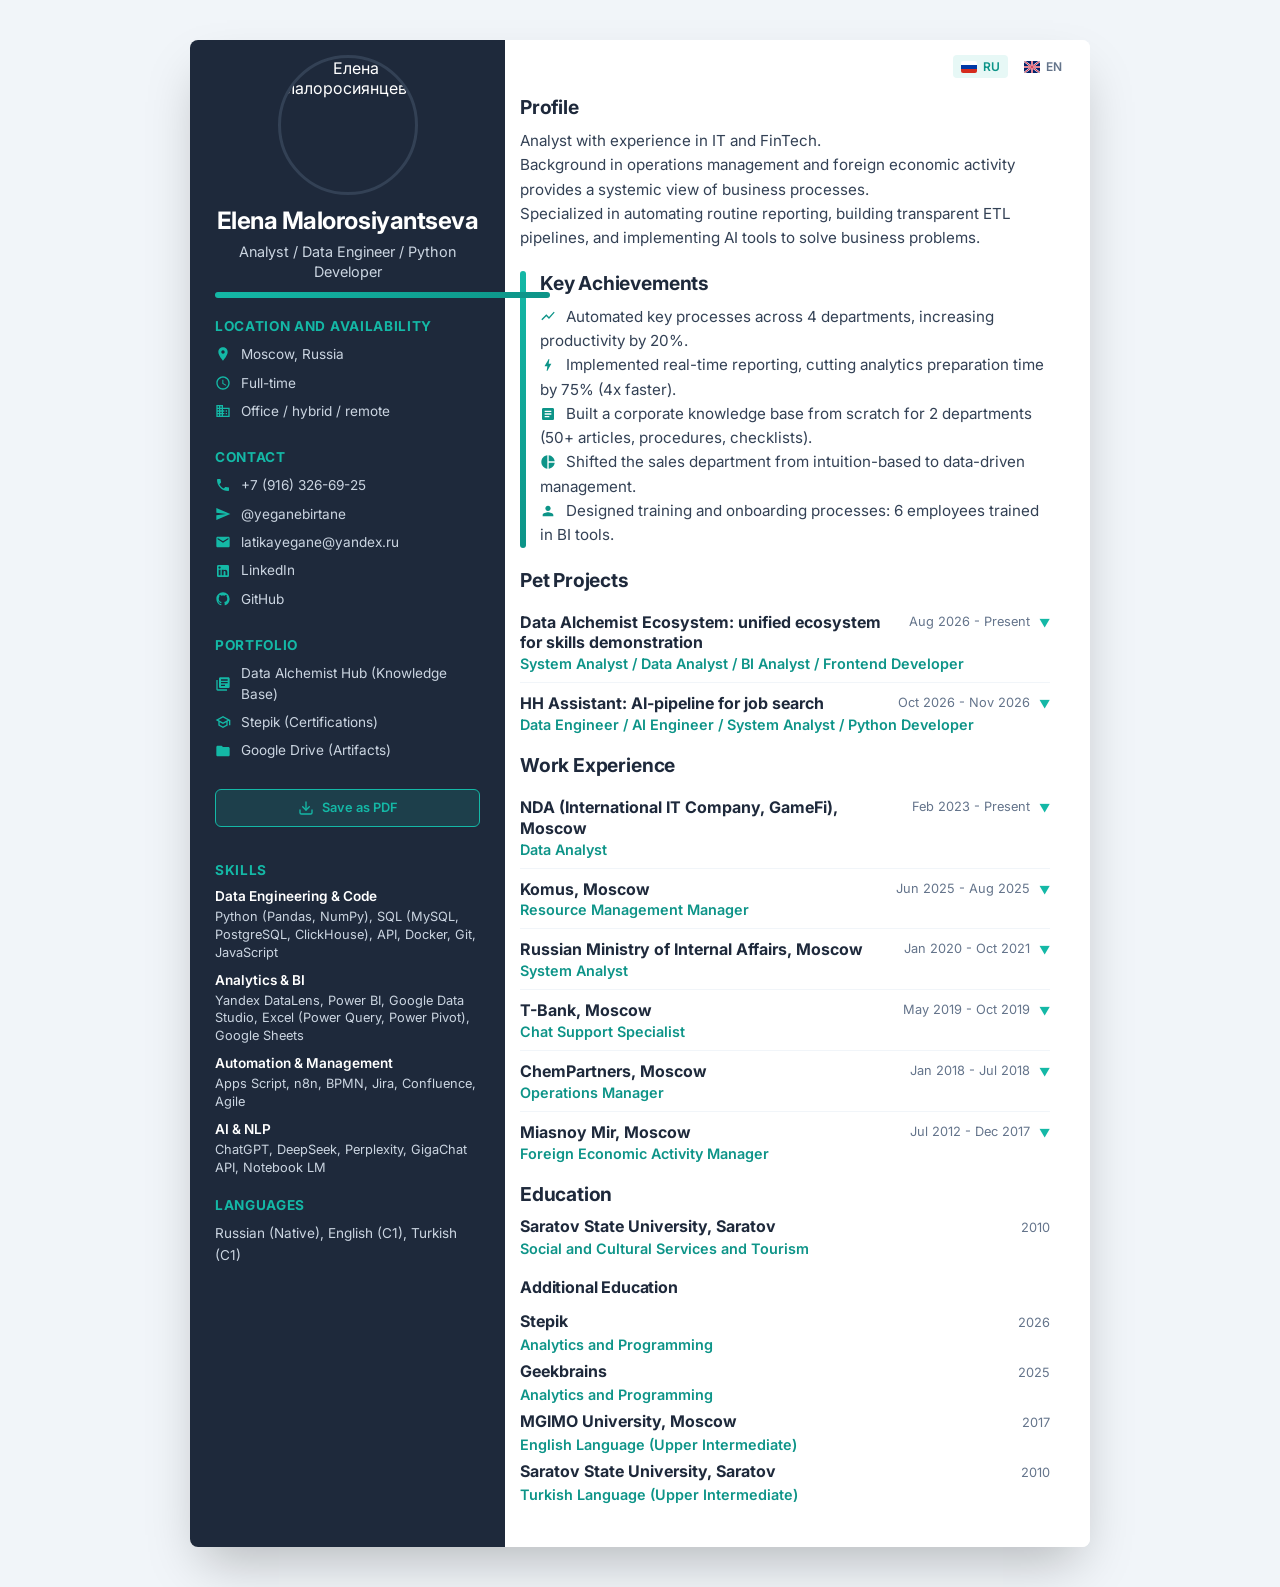
==== index-en.html @ 57ae0865 "Update index-en.html" ====
<!DOCTYPE html>
<html lang="en">
<head>
  <meta charset="UTF-8">
  <meta name="viewport" content="width=device-width, initial-scale=1.0">
  <title>Elena Malorosiyantseva - Analyst / Data Engineer / Python Developer</title>
  
  <link rel="alternate" hreflang="ru" href="https://elenaphoenix.github.io/cv/index.html" />
  <link rel="alternate" hreflang="en" href="https://elenaphoenix.github.io/cv/index-en.html" />
  <link rel="alternate" hreflang="x-default" href="https://elenaphoenix.github.io/cv/index.html" />

  <!-- Yandex.Metrika counter --> 
  <script type="text/javascript">     
    (function(m,e,t,r,i,k,a){m[i]=m[i]||function(){(m[i].a=m[i].a||[]).push(arguments)};m[i].l=1*new Date();for (var j = 0; j < document.scripts.length; j++) {if (document.scripts[j].src === r) { return; }}k=e.createElement(t),a=e.getElementsByTagName(t)[0],k.async=1,k.src=r,a.parentNode.insertBefore(k,a)})(window, document,'script','https://mc.webvisor.org/metrika/tag_ww.js?id=111546210', 'ym');      
    ym(111546210, 'init', {ssr:true, webvisor:true, trackHash:true, clickmap:true, ecommerce:"dataLayer", referrer: document.referrer, url: location.href, accurateTrackBounce:true, trackLinks:true}); 
  </script> 
  <noscript><div><img src="https://mc.yandex.ru/watch/111546210" style="position:absolute; left:-9999px;" alt="" /></div></noscript> 
  <!-- /Yandex.Metrika counter -->   

  <!-- Google tag (gtag.js) -->
  <script async src="https://www.googletagmanager.com/gtag/js?id=G-RLBGCTVWVK"></script>
  <script>
    window.dataLayer = window.dataLayer || [];
    function gtag(){dataLayer.push(arguments);}
    gtag('js', new Date());
    gtag('config', 'G-RLBGCTVWVK');
  </script>
  <!-- /Google tag (gtag.js) -->
  
  <link rel="preconnect" href="https://fonts.googleapis.com">
  <link rel="preconnect" href="https://fonts.gstatic.com" crossorigin>
  <link href="https://fonts.googleapis.com/css2?family=Inter:wght@400;600;700&display=swap" rel="stylesheet">
  <link rel="stylesheet" href="global.css">
  
  <link rel="apple-touch-icon" sizes="180x180" href="apple-touch-icon.png">
  <link rel="icon" type="image/png" sizes="32x32" href="favicon-32x32.png">
  <link rel="icon" type="image/png" sizes="16x16" href="favicon-16x16.png">
  <link rel="manifest" href="site.webmanifest">
  
  <style>
    :root {
      --color-dark: #1E293B;
      --color-turquoise: #14B8A6;
      --color-turquoise-dark: #0D9488;
      --color-bg-light: #F1F5F9;
      --color-bg-white: #FFFFFF;
      --color-text-light: #CBD5E1;
      --color-text-main: #334155;
      --color-text-muted: #64748B;
      --font-main: 'Inter', sans-serif;
    }

    body {
      font-family: var(--font-main);
      margin: 0;
      padding: 0;
      background-color: var(--color-bg-light);
      color: var(--color-dark);
      -webkit-font-smoothing: antialiased;
    }

    * { box-sizing: border-box; }

    a {
      text-decoration: none;
      color: var(--color-turquoise);
      transition: color 0.2s ease;
    }

    #section-resume {
      padding: 40px 20px;
      display: flex;
      justify-content: center;
      align-items: flex-start;
      min-height: 100vh;
    }

    .resume-container {
      display: flex;
      width: 100%;
      max-width: 900px;
      background-color: var(--color-bg-white);
      box-shadow: 0 25px 50px -12px rgba(0, 0, 0, 0.25);
      border-radius: 8px;
      overflow: hidden;
      position: relative;
    }

    .lang-switcher {
      position: absolute;
      top: 15px;
      right: 20px;
      display: flex;
      gap: 8px;
      z-index: 100;
    }
    .lang-link {
      display: flex;
      align-items: center;
      gap: 6px;
      font-size: 0.75rem;
      font-weight: 600;
      color: var(--color-text-muted);
      padding: 4px 8px;
      border-radius: 4px;
      transition: all 0.2s;
    }
    .lang-link.active {
      color: var(--color-turquoise-dark);
      background: rgba(20, 184, 166, 0.1);
    }
    .lang-link:hover { color: var(--color-turquoise-dark); }
    .flag-svg { border-radius: 2px; }

    /* ЛЕВАЯ КОЛОНКА */
    .sidebar {
      flex: 0 0 35%;
      background-color: var(--color-dark);
      color: var(--color-bg-white);
      padding: 15px 25px 30px 25px;
      display: flex;
      flex-direction: column;
    }

    .profile-section {
      text-align: center;
      margin-bottom: 0;
    }

    .profile-img {
      width: 140px;
      height: 140px;
      border-radius: 50%;
      object-fit: cover;
      margin: 0 auto 12px auto;
      display: block;
      border: 3px solid var(--color-text-main);
    }

    .name {
      font-size: 1.5rem;
      font-weight: 700;
      margin: 0 0 6px 0;
      line-height: 1.2;
      letter-spacing: -0.02em;
    }

    .title {
      font-size: 0.9rem;
      color: var(--color-text-light);
      font-weight: 400;
      margin: 0 0 5px 0;
      line-height: 1.4;
    }

    .divider {
      position: relative;
      width: calc(100% + 70px);
      height: 6px;
      background: linear-gradient(90deg, var(--color-turquoise), var(--color-turquoise-dark));
      border-radius: 3px;
      margin: 5px 0 20px 0;
      z-index: 10;
    }

    .sidebar-section {
      margin-bottom: 20px; 
    }
    .sidebar-section:last-child { margin-bottom: 0; }

    .section-title {
      font-size: 0.85rem;
      font-weight: 700;
      margin: 0 0 10px 0;
      letter-spacing: 0.05em;
      text-transform: uppercase;
      color: var(--color-turquoise); 
    }

    .info-list {
      list-style: none;
      padding: 0;
      margin: 0;
    }

    .info-list li {
      font-size: 0.85rem;
      color: var(--color-text-light);
      margin-bottom: 8px; 
      line-height: 1.5;
      display: flex;
      align-items: center;
      gap: 10px;
    }

    .info-list a {
      color: var(--color-text-light);
      display: inline; 
    }

    .info-list a:hover { color: var(--color-bg-white) !important; }

    .contact-icon-svg {
      width: 16px;
      height: 16px;
      fill: var(--color-turquoise);
      flex-shrink: 0;
      display: inline-block;
      vertical-align: middle;
    }

    .pdf-download-btn {
      display: flex;
      align-items: center;
      justify-content: center;
      gap: 8px;
      padding: 10px;
      background-color: rgba(20, 184, 166, 0.15);
      border: 1px solid var(--color-turquoise);
      border-radius: 6px;
      color: var(--color-turquoise);
      font-size: 0.8rem;
      font-weight: 600;
      cursor: pointer;
      width: 100%;
      font-family: inherit;
      transition: all 0.2s;
    }
    .pdf-download-btn:hover {
      background-color: var(--color-turquoise);
      color: var(--color-dark);
    }

    .skill-group { margin-bottom: 10px; } 
    .skill-group:last-child { margin-bottom: 0; }
    .skill-name {
      font-size: 0.85rem;
      font-weight: 600;
      margin-bottom: 4px;
      color: var(--color-bg-white);
    }
    .skill-desc {
      font-size: 0.8rem;
      color: var(--color-text-light);
      line-height: 1.4;
    }

    .languages-text {
      font-size: 0.85rem;
      color: var(--color-text-light);
      line-height: 1.6;
      margin: 0;
    }

    /* ПРАВАЯ КОЛОНКА */
    .main-content {
      flex: 1;
      padding: 40px 40px 40px 15px;
      background-color: var(--color-bg-white);
      position: relative;
      display: flex;
      flex-direction: column;
    }

    .content-section {
      margin-bottom: 20px; 
      position: relative;
      z-index: 2;
    }
    .content-section:last-child { margin-bottom: 0; }

    .content-title {
      font-size: 1.2rem;
      font-weight: 700;
      color: var(--color-dark);
      margin: 0 0 10px 0;
      letter-spacing: -0.01em;
    }

    .content-text {
      font-size: 0.95rem;
      line-height: 1.6;
      color: var(--color-text-main);
      margin: 0;
    }

    .whitespace-pre { white-space: pre-line; }

    .achievements-box {
      position: relative;
      padding-left: 20px; 
    }
    
    .achievements-box .content-title {
      margin-top: 0;
    }

    .achievements-box::before {
      content: '';
      position: absolute;
      left: 0;
      top: 0; 
      bottom: 0;
      width: 6px;
      background: linear-gradient(180deg, var(--color-turquoise), var(--color-turquoise-dark));
      border-radius: 3px;
      z-index: 5;
    }

    .achievement-icon-svg {
      width: 16px;
      height: 16px;
      fill: var(--color-turquoise-dark);
      display: inline-block;
      vertical-align: middle;
      margin-right: 6px;
      margin-top: -2px;
    }

    .item-header {
      display: grid;
      grid-template-columns: 1fr auto;
      gap: 15px;
      align-items: baseline;
      margin-bottom: 4px;
    }
    .item-title {
      font-size: 1rem;
      font-weight: 700;
      color: var(--color-dark);
      line-height: 1.3;
    }
    .item-date {
      font-size: 0.8rem;
      color: var(--color-text-muted);
      white-space: nowrap;
      text-align: right;
    }
    .item-subtitle {
      font-size: 0.9rem;
      color: var(--color-turquoise-dark);
      font-weight: 600;
      margin-bottom: 8px;
    }

    details.experience-item {
      border-bottom: 1px solid var(--color-bg-light);
      padding: 10px 0;
    }
    details.experience-item:last-child {
      border-bottom: none;
      padding-bottom: 0;
    }
    details.experience-item summary {
      cursor: pointer;
      list-style: none;
      position: relative;
      display: block;
      padding-right: 20px;
    }
    details.experience-item summary::-webkit-details-marker { display: none; }
    
    .summary-wrapper {
      display: flex;
      justify-content: space-between;
      align-items: flex-start;
      gap: 10px;
    }
    .summary-title {
      font-size: 1rem;
      font-weight: 700;
      color: var(--color-dark);
      line-height: 1.3;
    }
    .summary-date {
      font-size: 0.8rem;
      color: var(--color-text-muted);
      white-space: nowrap;
      margin-top: 2px;
    }
    .summary-subtitle {
      font-size: 0.9rem;
      color: var(--color-turquoise-dark);
      font-weight: 600;
      margin-top: 2px;
    }
    
    details.experience-item summary::after {
      content: '▼';
      position: absolute;
      right: 0;
      top: 4px;
      font-size: 0.7rem;
      color: var(--color-turquoise);
      transition: transform 0.2s;
    }
    details.experience-item[open] summary::after {
      transform: rotate(180deg); 
    }
    
    details.experience-item .details-content {
      margin-top: 10px;
      padding-left: 12px;
      border-left: 2px solid var(--color-bg-light);
    }

    @media print {
      body { background-color: #fff; }
      #section-resume { padding: 0; display: block; min-height: auto; }
      .resume-container { box-shadow: none; border-radius: 0; max-width: 100%; }
      .pdf-download-btn, .lang-switcher { display: none !important; }
      details { display: block !important; }
      details > summary { display: block !important; pointer-events: none; }
      details > summary::after { display: none !important; }
      details > .details-content { display: block !important; }
      .divider { -webkit-print-color-adjust: exact; print-color-adjust: exact; }
      .achievements-box::before { -webkit-print-color-adjust: exact; print-color-adjust: exact; }
    }

    @media (max-width: 768px) {
      #section-resume { padding: 20px 10px; }
      .resume-container { flex-direction: column; }
      .divider { width: 100%; margin-bottom: 20px; }
      .sidebar { padding: 15px 25px 30px 25px; }
      .main-content { padding: 20px; }
      .achievements-box::before { top: 0; }
      .lang-switcher { top: 10px; right: 10px; }
    }
  </style>
</head>
<body>
<section id="section-resume">
  <div class="resume-container">
    
    <div class="lang-switcher">
      <a href="index.html" class="lang-link active" title="Русский">
        <svg class="flag-svg" viewBox="0 0 640 480" width="16" height="12"><rect width="640" height="160" fill="#fff"/><rect y="160" width="640" height="160" fill="#0039a6"/><rect y="320" width="640" height="160" fill="#d52b1e"/></svg> RU
      </a>
      <a href="index-en.html" class="lang-link" title="English">
        <svg class="flag-svg" viewBox="0 0 640 480" width="16" height="12"><rect width="640" height="480" fill="#012169"/><path d="M0,0 L640,480 M640,0 L0,480" stroke="#fff" stroke-width="80"/><path d="M0,0 L640,480 M640,0 L0,480" stroke="#C8102E" stroke-width="40"/><rect x="280" width="80" height="480" fill="#fff"/><rect y="200" width="640" height="80" fill="#fff"/><rect x="300" width="40" height="480" fill="#C8102E"/><rect y="220" width="640" height="40" fill="#C8102E"/></svg> EN
      </a>
    </div>

    <aside class="sidebar">
      <div class="profile-section">
        <img src="images/my_photo.jpg" alt="Елена Малоросиянцева" class="profile-img">
        <h1 class="name">Elena Malorosiyantseva</h1>
        <h2 class="title">Analyst / Data Engineer / Python Developer</h2>
      </div>
      
      <div class="divider"></div>
      
      <div class="sidebar-section">
        <h3 class="section-title">Location and Availability</h3>
        <ul class="info-list">
          <li><svg class="contact-icon-svg" viewBox="0 0 24 24"><path d="M12 2C8.13 2 5 5.13 5 9c0 5.25 7 13 7 13s7-7.75 7-13c0-3.87-3.13-7-7-7zm0 9.5c-1.38 0-2.5-1.12-2.5-2.5s1.12-2.5 2.5-2.5 2.5 1.12 2.5 2.5-1.12 2.5-2.5 2.5z"/></svg> Moscow, Russia</li>
          <li><svg class="contact-icon-svg" viewBox="0 0 24 24"><path d="M11.99 2C6.47 2 2 6.48 2 12s4.47 10 9.99 10C17.52 22 22 17.52 22 12S17.52 2 11.99 2zM12 20c-4.42 0-8-3.58-8-8s3.58-8 8-8 8 3.58 8 8-3.58 8-8 8zm.5-13H11v6l5.25 3.15.75-1.23-4.5-2.67z"/></svg> Full-time</li>
          <li><svg class="contact-icon-svg" viewBox="0 0 24 24"><path d="M12 7V3H2v18h20V7H12zM6 19H4v-2h2v2zm0-4H4v-2h2v2zm0-4H4V9h2v2zm0-4H4V5h2v2zm4 12H8v-2h2v2zm0-4H8v-2h2v2zm0-4H8V9h2v2zm0-4H8V5h2v2zm10 12h-8v-2h2v-2h-2v-2h2v-2h-2V9h8v10zm-2-8h-2v2h2v-2zm0 4h-2v2h2v-2z"/></svg> Office / hybrid / remote</li>
        </ul>
      </div>

      <div class="sidebar-section">
        <h3 class="section-title">Contact</h3>
        <ul class="info-list">
          <li><svg class="contact-icon-svg" viewBox="0 0 24 24"><path d="M6.62 10.79c1.44 2.83 3.76 5.14 6.59 6.59l2.2-2.2c.27-.27.67-.36 1.02-.24 1.12.37 2.33.57 3.57.57.55 0 1 .45 1 1V20c0 .55-.45 1-1 1-9.39 0-17-7.61-17-17 0-.55.45-1 1-1h3.5c.55 0 1 .45 1 1 0 1.25.2 2.45.57 3.57.11.35.03.74-.25 1.02l-2.2 2.2z"/></svg> <a href="tel:+79163266925">+7 (916) 326-69-25</a></li>
          <li><svg class="contact-icon-svg" viewBox="0 0 24 24"><path d="M2.01 21L23 12 2.01 3 2 10l15 2-15 2z"/></svg> <a href="https://t.me/yeganebirtane" target="_blank">@yeganebirtane</a></li>
          <li><svg class="contact-icon-svg" viewBox="0 0 24 24"><path d="M20 4H4c-1.1 0-1.99.9-1.99 2L2 18c0 1.1.9 2 2 2h16c1.1 0 2-.9 2-2V6c0-1.1-.9-2-2-2zm0 4l-8 5-8-5V6l8 5 8-5v2z"/></svg> <a href="https://mail.yandex.ru/compose?to=latikayegane@yandex.ru" target="_blank">latikayegane@yandex.ru</a></li>
          <li><svg class="contact-icon-svg" viewBox="0 0 24 24"><path d="M19 3a2 2 0 0 1 2 2v14a2 2 0 0 1-2 2H5a2 2 0 0 1-2-2V5a2 2 0 0 1 2-2h14m-.5 15.5v-5.3a3.26 3.26 0 0 0-3.26-3.26c-.85 0-1.84.52-2.32 1.3v-1.11h-2.79v8.37h2.79v-4.93c0-.77.62-1.4 1.39-1.4a1.4 1.4 0 0 1 1.4 1.4v4.93h2.79M6.88 8.56a1.68 1.68 0 0 0 1.68-1.68c0-.93-.75-1.69-1.68-1.69a1.69 1.69 0 0 0-1.69 1.69c0 .93.76 1.68 1.69 1.68m1.39 9.94v-8.37H5.5v8.37h2.77z"/></svg> <a href="https://www.linkedin.com/in/listenshareanalytics/" target="_blank">LinkedIn</a></li>
          <li><svg class="contact-icon-svg" viewBox="0 0 24 24"><path d="M12 2C6.48 2 2 6.48 2 12c0 4.42 2.87 8.17 6.84 9.5.5.08.66-.23.66-.5v-1.69c-2.77.6-3.36-1.34-3.36-1.34-.45-1.16-1.11-1.47-1.11-1.47-.91-.62.07-.6.07-.6 1 .07 1.53 1.03 1.53 1.03.87 1.52 2.34 1.07 2.91.83.09-.65.35-1.09.63-1.34-2.22-.25-4.55-1.11-4.55-4.92 0-1.11.38-2 1.03-2.71-.1-.25-.45-1.29.1-2.64 0 0 .84-.27 2.75 1.02.79-.22 1.65-.33 2.5-.33.85 0 1.71.11 2.5.33 1.91-1.29 2.75-1.02 2.75-1.02.55 1.35.2 2.39.1 2.64.65.71 1.03 1.6 1.03 2.71 0 3.82-2.34 4.66-4.57 4.91.36.31.69.92.69 1.85V21c0 .27.16.59.67.5C19.14 20.16 22 16.42 22 12A10 10 0 0 0 12 2z"/></svg> <a href="https://github.com/ElenaPhoenix" target="_blank">GitHub</a></li>
        </ul>
      </div>

      <div class="sidebar-section">
        <h3 class="section-title">Portfolio</h3>
        <ul class="info-list portfolio-list">
          <li><svg class="contact-icon-svg" viewBox="0 0 24 24"><path d="M4 6H2v14c0 1.1.9 2 2 2h14v-2H4V6zm16-4H8c-1.1 0-2 .9-2 2v12c0 1.1.9 2 2 2h12c1.1 0 2-.9 2-2V4c0-1.1-.9-2-2-2zm-1 9H9V9h10v2zm-4 4H9v-2h6v2zm4-8H9V5h10v2z"/></svg> <a href="https://listenshareanalytics.atlassian.net/wiki/spaces/bd/overview" target="_blank">Data Alchemist Hub (Knowledge Base)</a></li>
          <li><svg class="contact-icon-svg" viewBox="0 0 24 24"><path d="M12 3L1 9l4 2.18v6L12 21l7-3.82v-6l2-1.09V17h2V9L12 3zm6.82 6L12 12.72 5.18 9 12 5.28 18.82 9zM17 15.99l-5 2.73-5-2.73v-3.72L12 15l5-2.73v3.72z"/></svg> <a href="https://stepik.org/users/583419611/profile" target="_blank">Stepik (Certifications)</a></li>
          <li><svg class="contact-icon-svg" viewBox="0 0 24 24"><path d="M10 4H4c-1.1 0-1.99.9-1.99 2L2 18c0 1.1.9 2 2 2h16c1.1 0 2-.9 2-2V8c0-1.1-.9-2-2-2h-8l-2-2z"/></svg> <a href="https://drive.google.com/drive/folders/1682pWZRqctI7lBejN3QwxGaZJj60jbpm?usp=drive_link" target="_blank">Google Drive (Artifacts)</a></li>
        </ul>
      </div>

      <div class="sidebar-section">
        <button onclick="printResume()" class="pdf-download-btn">
          <svg xmlns="http://www.w3.org/2000/svg" width="16" height="16" viewBox="0 0 24 24" fill="none" stroke="currentColor" stroke-width="2" stroke-linecap="round" stroke-linejoin="round"><path d="M21 15v4a2 2 0 0 1-2 2H5a2 2 0 0 1-2-2v-4"></path><polyline points="7 10 12 15 17 10"></polyline><line x1="12" y1="15" x2="12" y2="3"></line></svg>
          Save as PDF
        </button>
      <div style="height: 15px;"></div> <!-- Пустая строка перед блоком -->  
      </div>
      
      <div class="sidebar-section">
        <h3 class="section-title">Skills</h3>
        <div class="skill-group">
          <div class="skill-name">Data Engineering & Code</div>
          <div class="skill-desc">Python (Pandas, NumPy), SQL (MySQL, PostgreSQL, ClickHouse), API, Docker, Git, JavaScript</div>
        </div>
        <div class="skill-group">
          <div class="skill-name">Analytics & BI</div>
          <div class="skill-desc">Yandex DataLens, Power BI, Google Data Studio, Excel (Power Query, Power Pivot), Google Sheets</div>
        </div>
        <div class="skill-group">
          <div class="skill-name">Automation & Management</div>
          <div class="skill-desc">Apps Script, n8n, BPMN, Jira, Confluence, Agile</div>
        </div>
        <div class="skill-group">
          <div class="skill-name">AI & NLP</div>
          <div class="skill-desc">ChatGPT, DeepSeek, Perplexity, GigaChat API, Notebook LM</div>
        </div>
      </div>
      
      <div class="sidebar-section">
        <h3 class="section-title">Languages</h3>
        <p class="languages-text">Russian (Native), English (C1), Turkish (C1)</p>
      </div>
    </aside>
    
    <main class="main-content">
      
      <div style="height: 15px;"></div> <!-- Пустая строка перед блоком -->
      <div class="content-section about-section">
        <h3 class="content-title">Profile</h3>
        <p class="content-text">Analyst with experience in IT and FinTech.<br>Background in operations management and foreign economic activity provides a systemic view of business processes.<br>Specialized in automating routine reporting, building transparent ETL pipelines, and implementing AI tools to solve business problems.</p>
      </div>
      
      <div class="content-section">
        <div class="achievements-box">
          <h3 class="content-title">Key Achievements</h3>
          <p class="content-text whitespace-pre"><svg class="achievement-icon-svg" viewBox="0 0 24 24"><path d="M3.5 18.49l6-6.01 4 4L22 6.92l-1.41-1.41-7.09 7.97-4-4L2 16.99z"/></svg> Automated key processes across 4 departments, increasing productivity by 20%.
<svg class="achievement-icon-svg" viewBox="0 0 24 24"><path d="M11 21h-1l1-7H7.5c-.88 0-.33-.75-.31-.78C8.48 10.94 10.42 7.54 13.01 3h1l-1 7h3.51c.4 0 .62.19.4.66C12.97 17.55 11 21 11 21z"/></svg> Implemented real-time reporting, cutting analytics preparation time by 75% (4x faster).
<svg class="achievement-icon-svg" viewBox="0 0 24 24"><path d="M19 3H5c-1.1 0-2 .9-2 2v14c0 1.1.9 2 2 2h14c1.1 0 2-.9 2-2V5c0-1.1-.9-2-2-2zm-5 14H7v-2h7v2zm3-4H7v-2h10v2zm0-4H7V7h10v2z"/></svg> Built a corporate knowledge base from scratch for 2 departments (50+ articles, procedures, checklists).
<svg class="achievement-icon-svg" viewBox="0 0 24 24"><path d="M11 2v20c-5.07-.5-9-4.79-9-10s3.93-9.5 9-10zm2.03 0v8.99H22c-.47-4.74-4.24-8.52-8.97-8.99zm0 11.01V22c4.74-.47 8.5-4.25 8.97-8.99h-8.97z"/></svg> Shifted the sales department from intuition-based to data-driven management.
<svg class="achievement-icon-svg" viewBox="0 0 24 24"><path d="M12 12c2.21 0 4-1.79 4-4s-1.79-4-4-4-4 1.79-4 4 1.79 4 4 4zm0 2c-2.67 0-8 1.34-8 4v2h16v-2c0-2.66-5.33-4-8-4z"/></svg> Designed training and onboarding processes: 6 employees trained in BI tools.</p>
        </div>
      </div>
      
      <div class="content-section">
        <h3 class="content-title">Pet Projects</h3>
        
        <details class="experience-item">
          <summary>
            <div class="summary-wrapper">
              <div class="summary-title">Data Alchemist Ecosystem: unified ecosystem for skills demonstration</div>
              <span class="summary-date">Aug 2026 - Present</span>
            </div>
            <div class="summary-subtitle">System Analyst / Data Analyst / BI Analyst / Frontend Developer</div>
          </summary>
          <div class="details-content">
            <p class="content-text whitespace-pre">
<b>Challenge</b> 
Professional artifacts (CV, GitHub, Confluence, Jira, Yandex DataLens, LinkedIn, Google Drive, Stepik) were fragmented, making it difficult to demonstrate comprehensive analyst and systemic skills. Needed to design and implement a unified digital ecosystem to showcase competencies.

<b>Solution</b>
Redesigned the CV template. Set up end-to-end analytics (Yandex Metrica) with data output to a Yandex DataLens dashboard. Populated GitHub and LinkedIn profiles in a consistent style. Designed the ecosystem architecture and described business logic. Planned development stages and managed the backlog in Jira. Built a knowledge base in Confluence, wrote all documentation and case studies. Integrated all tools into a single pipeline.

<b>Stack</b>
- Figma,
- HTML,
- CSS,
- JavaScript,              
- Atlassian Confluence, 
- Atlassian Jira, 
- Yandex DataLens, 
- Yandex Metrika.

<b>Link</b> <a href="https://elenaphoenix.github.io/cv/" target="_blank">Interactive CV</a>
            </p>
          </div>
        </details>

        <details class="experience-item">
          <summary>
            <div class="summary-wrapper">
              <div class="summary-title">HH Assistant: AI-pipeline for job search</div>
              <span class="summary-date">Oct 2026 - Nov 2026</span>
            </div>
            <div class="summary-subtitle">Data Engineer / AI Engineer / System Analyst / Python Developer</div>
          </summary>
          <div class="details-content">
            <p class="content-text whitespace-pre">
<b>Challenge</b>
Manual screening of thousands of irrelevant job postings and time wasted on writing templated cover letters. Needed to automate the ETL process of searching, scoring vacancies, and submitting applications.

<b>Solution</b>
Developed an ETL pipeline in Python. Configured data collection via hh.ru API. Implemented a smart filter logic (Levenshtein distance, exclusion word priority) to screen out irrelevant vacancies. Implemented unique letter generation via GigaChat API with a fallback to template when token balance is low. Configured text post-processing via pymorphy3 (morphology). Designed a normalized ER database model (4 tables with foreign keys). Stored application history in PostgreSQL. Used ThreadPoolExecutor for multithreading, contextmanager for DB operations, and modular architecture (SRP). Covered the code with 107 tests. Implemented full file system isolation to prevent tests from corrupting real data. Organized logging, atomic file writes, and handling of network failures and API limits.

<b>Stack</b>
- Python, 
- PostgreSQL, 
- GigaChat API,
- Docker,
- pytest,
- ThreadPoolExecutor.

<b>Link</b> <a href="https://github.com/ElenaPhoenix/hh-assistant" target="_blank">HH Assistant</a>
            </p>
          </div>
        </details>
      </div>

      <div class="content-section">
        <h3 class="content-title">Work Experience</h3>
        
        <details class="experience-item">
          <summary>
            <div class="summary-wrapper">
              <div class="summary-title">NDA (International IT Company, GameFi), Moscow</div>
              <span class="summary-date">Feb 2023 - Present</span>
            </div>
            <div class="summary-subtitle">Data Analyst</div>
          </summary>
          <div class="details-content">
            <p class="content-text whitespace-pre">
Worked with 5 departments (Support, Moderation, Sales, Community, Automation).

<b>Responsibilities</b>
Analytics and Reporting
- Conducted ad-hoc research and cohort analysis to evaluate user behavior.
- Built product funnels and segmented customers.
- Identified trends, anomalies, and formulated hypotheses.
- Monitored data quality and identified incidents.
- Developed and maintained BI reports for business users.
- Collected, verified, and formalized business requirements.

Process Automation
- Created an automated reporting system: from scattered spreadsheets to dashboards in Google Sheets and Google Data Studio.
- Implemented a support ticket collection system: staff -> structured tables -> aggregation via scripts -> real-time dashboard.
- Optimized ETL processes for data preparation.
- Set up Jira and Confluence integration.

Administration and Knowledge Management
- Administered Jira (access, projects, sprint management, boards, filters, dashboards) and Confluence (access, permissions, structure, macros).
- Built a knowledge base for 2 departments from scratch (Sales and Moderation; procedures, role profiles, checklists, etc.).
- Conducted retrospectives and presented results to management.
- Acted as coordinator and business assistant to the manager.

<b>Achievements</b>
- Automated manual reports in 4 departments (Support, Moderation, Sales, Community), increasing productivity by 20%.
- Reduced analytics preparation time by 4x (Moderation department) through dashboards.
- Reduced support ticket processing time from 8 hours to 1 hour per week.
- Built a knowledge base for 2 departments (50+ articles, procedures, role profiles).
- Trained 6 employees in BI tools.
- Implemented sales reporting, enabling data-driven management.

<b>Stack</b>
- SQL,
- Python (NumPy, Pandas),
- JavaScript,
- API,
- Google Sheets,
- Google Docs,
- Google Data Studio,
- Microsoft Excel,
- Yandex DataLens,
- Intercom,
- AppsFlyer,
- corporate admin system,
- Miro,
- n8n,
- BPMN,
- Atlassian Jira,
- Atlassian Confluence,
- Agile.
            </p>
          </div>
        </details>
        
        <details class="experience-item">
          <summary>
            <div class="summary-wrapper">
              <div class="summary-title">Komus, Moscow</div>
              <span class="summary-date">Jun 2025 - Aug 2025</span>
            </div>
            <div class="summary-subtitle">Resource Management Manager</div>
          </summary>
          <div class="details-content">
            <p class="content-text whitespace-pre">
<b>Responsibilities</b>
- Prepared regular plan-vs-actual reports in Excel and SAP BO.
- Conducted Jira audits: verified time tracking accuracy and task compliance.
- Analyzed resource availability for projects.
- Handled ad-hoc management requests: data collection and analysis.
- Maintained internal reference guides and instructions in Confluence, keeping them up to date.

<b>Achievements</b>
Standardized several Confluence documents into a unified structure, correcting inaccuracies and discrepancies.

<b>Stack</b>
- Excel (Power Pivot, Power Query),
- SAP BO,
- corporate admin system,
- Atlassian Jira,
- Atlassian Confluence.
            </p>
          </div>
        </details>

        <details class="experience-item">
          <summary>
            <div class="summary-wrapper">
              <div class="summary-title">Russian Ministry of Internal Affairs, Moscow</div>
              <span class="summary-date">Jan 2020 - Oct 2021</span>
            </div>
            <div class="summary-subtitle">System Analyst</div>
          </summary>
          <div class="details-content">
            <p class="content-text whitespace-pre">
<b>Responsibilities</b>
- Performed law enforcement duties.
- Worked with primary and internal documentation: preprocessing, cleaning, and preparing data for further analysis.
- Converted data from paper media to electronic format.

<b>Achievements</b>
Improved information retrieval speed from several days to several minutes.

<b>Stack</b>
- MS Office,
- internal databases.
            </p>
          </div>
        </details>

        <details class="experience-item">
          <summary>
            <div class="summary-wrapper">
              <div class="summary-title">T-Bank, Moscow</div>
              <span class="summary-date">May 2019 - Oct 2019</span>
            </div>
            <div class="summary-subtitle">Chat Support Specialist</div>
          </summary>
          <div class="details-content">
            <p class="content-text whitespace-pre">
<b>Responsibilities</b>
- Provided multi-channel support (up to 5 chats) in compliance with SLA.
- Resolved complex requests: blocks, disputes, technical failures.
- Identified customer needs and offered cross-products.
- Prevented conflict escalation.

<b>Achievements</b>
Received positive feedback on the independent Banki.ru portal and was awarded a bonus.

<b>Stack</b>
- Jira,
- banking CRM systems.
            </p>
          </div>
        </details>

        <details class="experience-item">
          <summary>
            <div class="summary-wrapper">
              <div class="summary-title">ChemPartners, Moscow</div>
              <span class="summary-date">Jan 2018 - Jul 2018</span>
            </div>
            <div class="summary-subtitle">Operations Manager</div>
          </summary>
          <div class="details-content">
            <p class="content-text whitespace-pre">
<b>Responsibilities</b>
- Coordinated shipments and logistics (sea and land transportation).
- Prepared documents for customs authorities.
- Liaised with suppliers and logistics companies regarding document accuracy and delivery timelines.
- Monitored delivery deadlines.

<b>Achievements</b>
All cargo delivered on time.

<b>Stack</b>
- MS Office.
            </p>
          </div>
        </details>

        <details class="experience-item">
          <summary>
            <div class="summary-wrapper">
              <div class="summary-title">Miasnoy Mir, Moscow</div>
              <span class="summary-date">Jul 2012 - Dec 2017</span>
            </div>
            <div class="summary-subtitle">Foreign Economic Activity Manager</div>
          </summary>
          <div class="details-content">
            <p class="content-text whitespace-pre">
Started as an Office Manager, promoted to Foreign Economic Activity Manager after 5 months.

<b>Responsibilities</b>
- Negotiated with foreign suppliers and logistics companies, concluded contracts.
- Procured raw meat materials from foreign suppliers.
- Calculated cost of goods and customs duties.
- Participated in customs clearance of cargo.
- Managed logistics (sea and land transportation).
- Analyzed and planned warehouse inventory.
- Maintained payment register.
- Created a unified cargo tracking system in Excel: from procurement to warehouse receipt.

<b>Achievements</b>
Received the "Importer of the Year 2014" certificate for a product group.
All raw material deliveries were made on time, without downtime.
Procured raw materials at below-market prices.

<b>Stack</b>
- MS Office.
            </p>
          </div>
        </details>

      </div>
      
      <div class="content-section">
        <h3 class="content-title">Education</h3>
        
        <div class="experience-item" style="border-bottom: none; padding-bottom: 0;">
          <div class="item-header">
            <span class="item-title">Saratov State University, Saratov</span>
            <span class="item-date">2010</span>
          </div>
          <div class="item-subtitle">Social and Cultural Services and Tourism</div>
        </div>
        
        <h4 class="content-title" style="font-size: 1rem; margin: 20px 0 10px 0;">Additional Education</h4>
        
        <div class="experience-item" style="border-bottom: none; padding: 4px 0;">
          <div class="item-header">
            <span class="item-title">Stepik</span>
            <span class="item-date">2026</span>
          </div>
          <div class="item-subtitle" style="margin-bottom: 0;">Analytics and Programming</div>
        </div>
        <div class="experience-item" style="border-bottom: none; padding: 4px 0;">
          <div class="item-header">
            <span class="item-title">Geekbrains</span>
            <span class="item-date">2025</span>
          </div>
          <div class="item-subtitle" style="margin-bottom: 0;">Analytics and Programming</div>
        </div>
        <div class="experience-item" style="border-bottom: none; padding: 4px 0;">
          <div class="item-header">
            <span class="item-title">MGIMO University, Moscow</span>
            <span class="item-date">2017</span>
          </div>
          <div class="item-subtitle" style="margin-bottom: 0;">English Language (Upper Intermediate)</div>
        </div>
        <div class="experience-item" style="border-bottom: none; padding: 4px 0;">
          <div class="item-header">
            <span class="item-title">Saratov State University, Saratov</span>
            <span class="item-date">2010</span>
          </div>
          <div class="item-subtitle" style="margin-bottom: 0;">Turkish Language (Upper Intermediate)</div>
        </div>
      </div>
      
    </main>
  </div>
</section>

<script>
function printResume() {
  const details = document.querySelectorAll('details');
  const states = [];
  details.forEach((el, index) => { states[index] = el.open; el.open = true; });
  window.print();
  setTimeout(() => { details.forEach((el, index) => { el.open = states[index]; }); }, 500); 
}
</script>
</body>
</html>
---- global.css ----
:root {
  --color-dark: #1E293B;
  --color-turquoise: #14B8A6;
  --color-turquoise-dark: #0D9488;
  --color-bg-light: #E2E8F0;
  --color-bg-white: #FFFFFF;
  --color-text-light: #CBD5E1;
  --color-text-main: #334155;
  --color-text-muted: #64748B;
  --font-main: 'Inter', sans-serif;
}

body {
  font-family: var(--font-main);
  margin: 0;
  padding: 0;
  background-color: var(--color-bg-light);
  color: var(--color-dark);
  -webkit-font-smoothing: antialiased;
  -moz-osx-font-smoothing: grayscale;
}

* {
  box-sizing: border-box;
}

a {
  text-decoration: none;
  color: var(--color-turquoise);
  transition: color 0.2s ease;
}

a:hover {
  color: var(--color-bg-white) !important;
  text-decoration: underline;
}
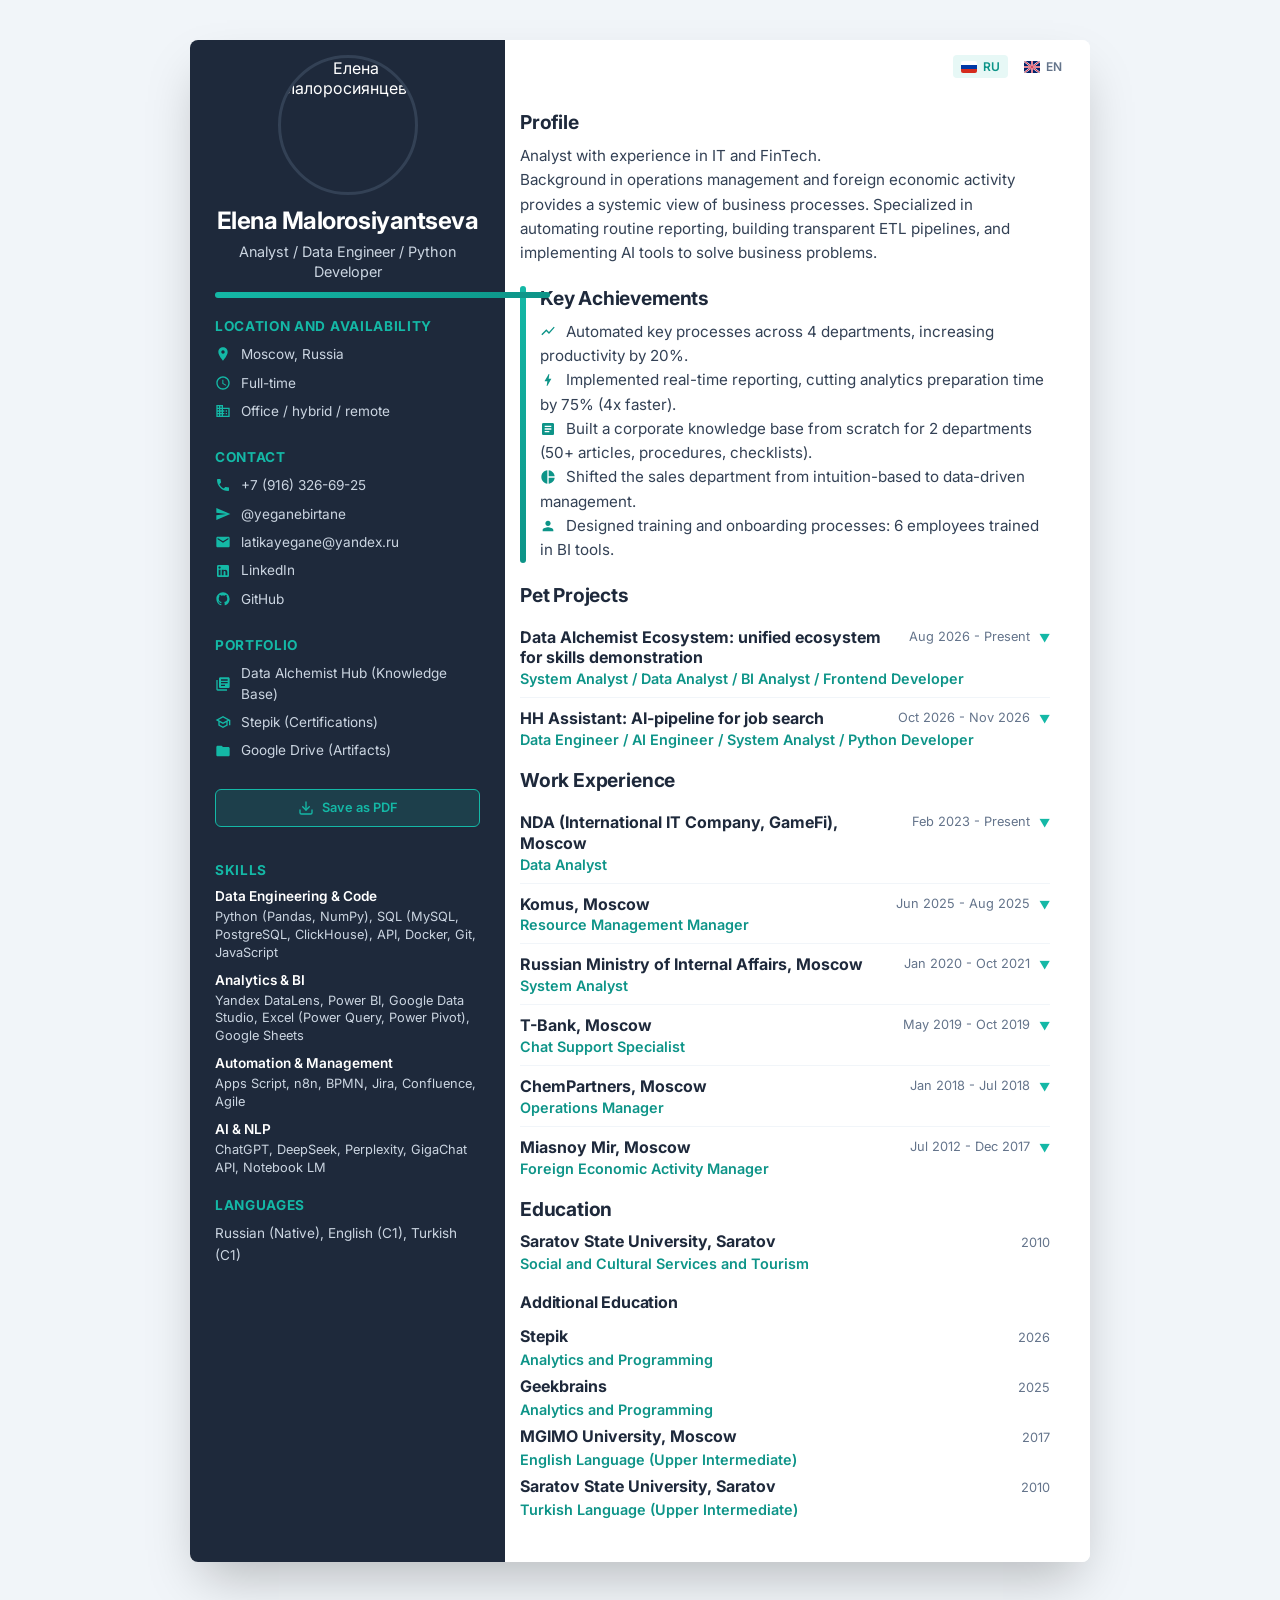
==== commit bde6e1c1: "Update index-en.html" ====
--- a/index-en.html
+++ b/index-en.html
@@ -516,9 +516,10 @@
     <main class="main-content">
       
       <div style="height: 15px;"></div> <!-- Пустая строка перед блоком -->
+      <div style="height: 15px;"></div> <!-- Пустая строка перед блоком -->
       <div class="content-section about-section">
         <h3 class="content-title">Profile</h3>
-        <p class="content-text">Analyst with experience in IT and FinTech.<br>Background in operations management and foreign economic activity provides a systemic view of business processes.<br>Specialized in automating routine reporting, building transparent ETL pipelines, and implementing AI tools to solve business problems.</p>
+        <p class="content-text">Analyst with experience in IT and FinTech.<br>Background in operations management and foreign economic activity provides a systemic view of business processes. Specialized in automating routine reporting, building transparent ETL pipelines, and implementing AI tools to solve business problems.</p>
       </div>
       
       <div class="content-section">
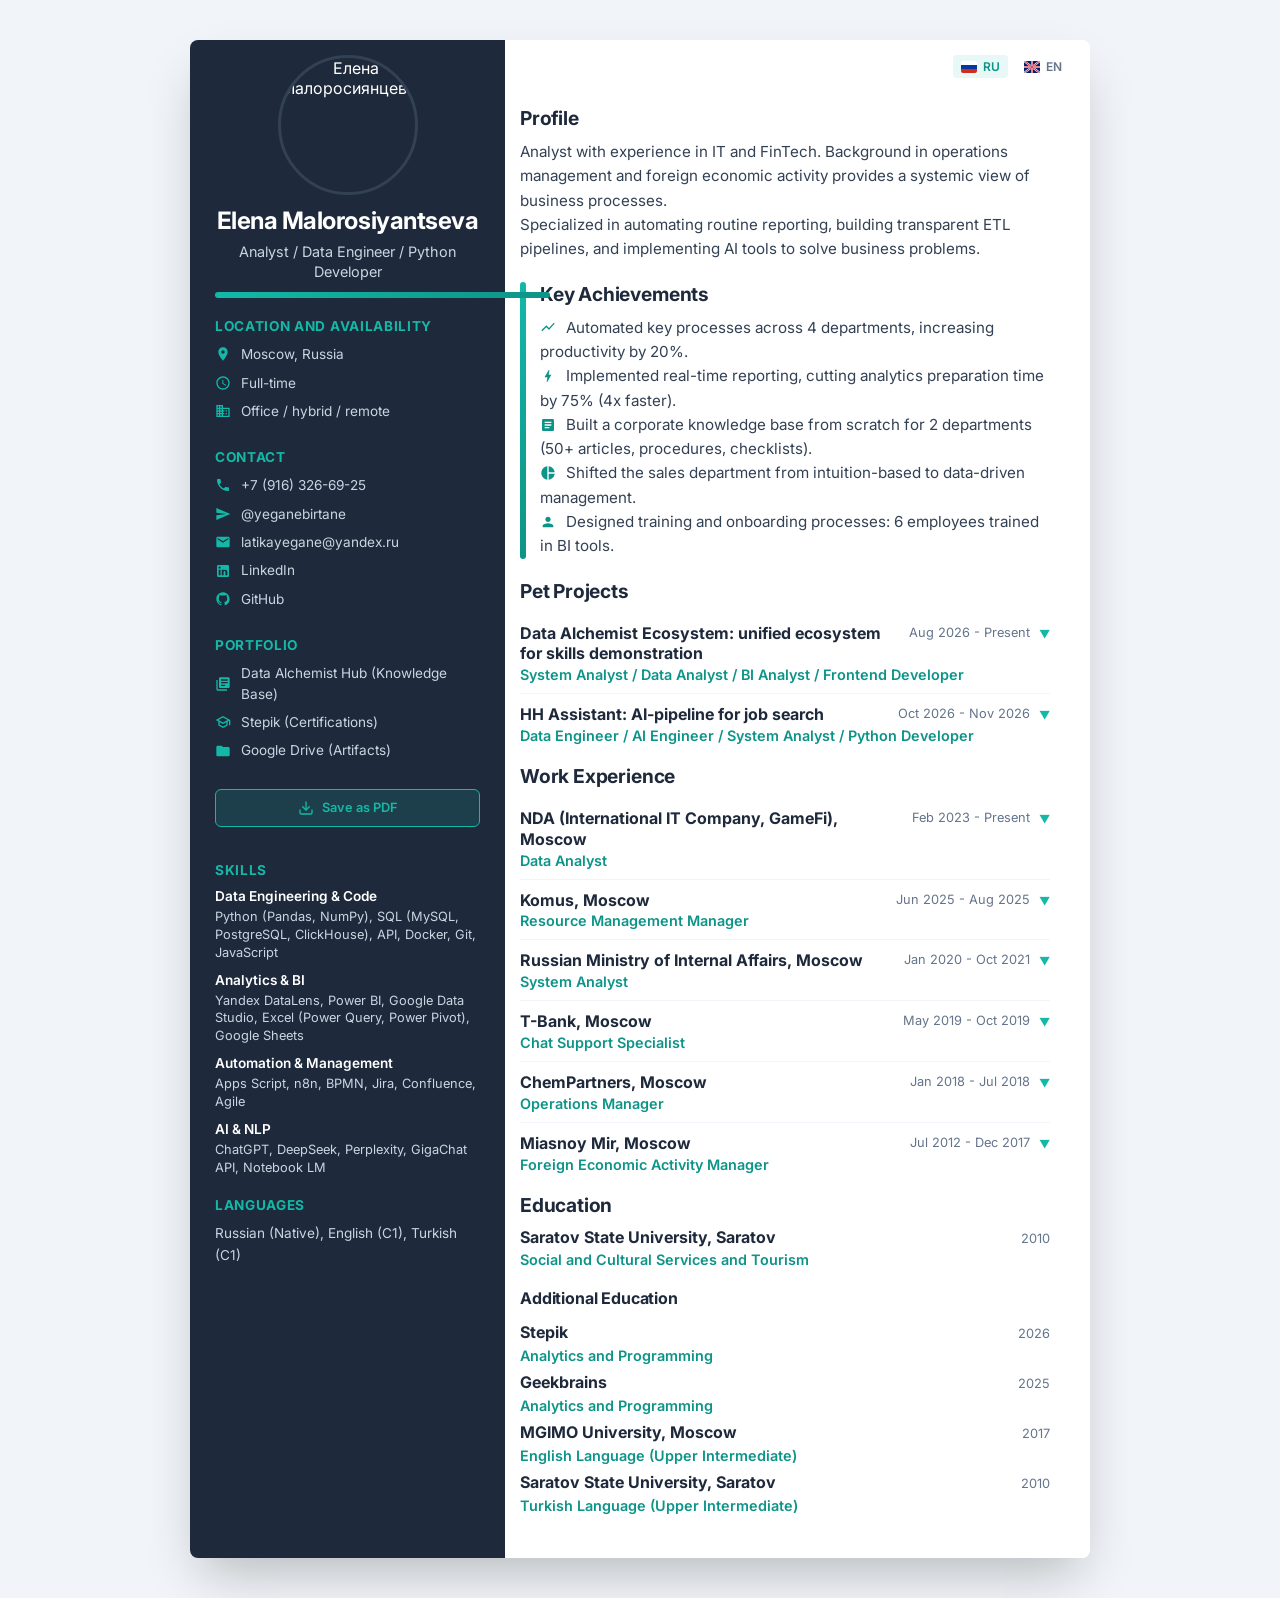
==== commit 749a83c8: "Update index-en.html" ====
--- a/index-en.html
+++ b/index-en.html
@@ -515,11 +515,11 @@
     
     <main class="main-content">
       
-      <div style="height: 15px;"></div> <!-- Пустая строка перед блоком -->
-      <div style="height: 15px;"></div> <!-- Пустая строка перед блоком -->
+      <div style="height: 13px;"></div> <!-- Пустая строка перед блоком -->
+      <div style="height: 13px;"></div> <!-- Пустая строка перед блоком -->
       <div class="content-section about-section">
         <h3 class="content-title">Profile</h3>
-        <p class="content-text">Analyst with experience in IT and FinTech.<br>Background in operations management and foreign economic activity provides a systemic view of business processes. Specialized in automating routine reporting, building transparent ETL pipelines, and implementing AI tools to solve business problems.</p>
+        <p class="content-text">Analyst with experience in IT and FinTech. Background in operations management and foreign economic activity provides a systemic view of business processes.<br>Specialized in automating routine reporting, building transparent ETL pipelines, and implementing AI tools to solve business problems.</p>
       </div>
       
       <div class="content-section">
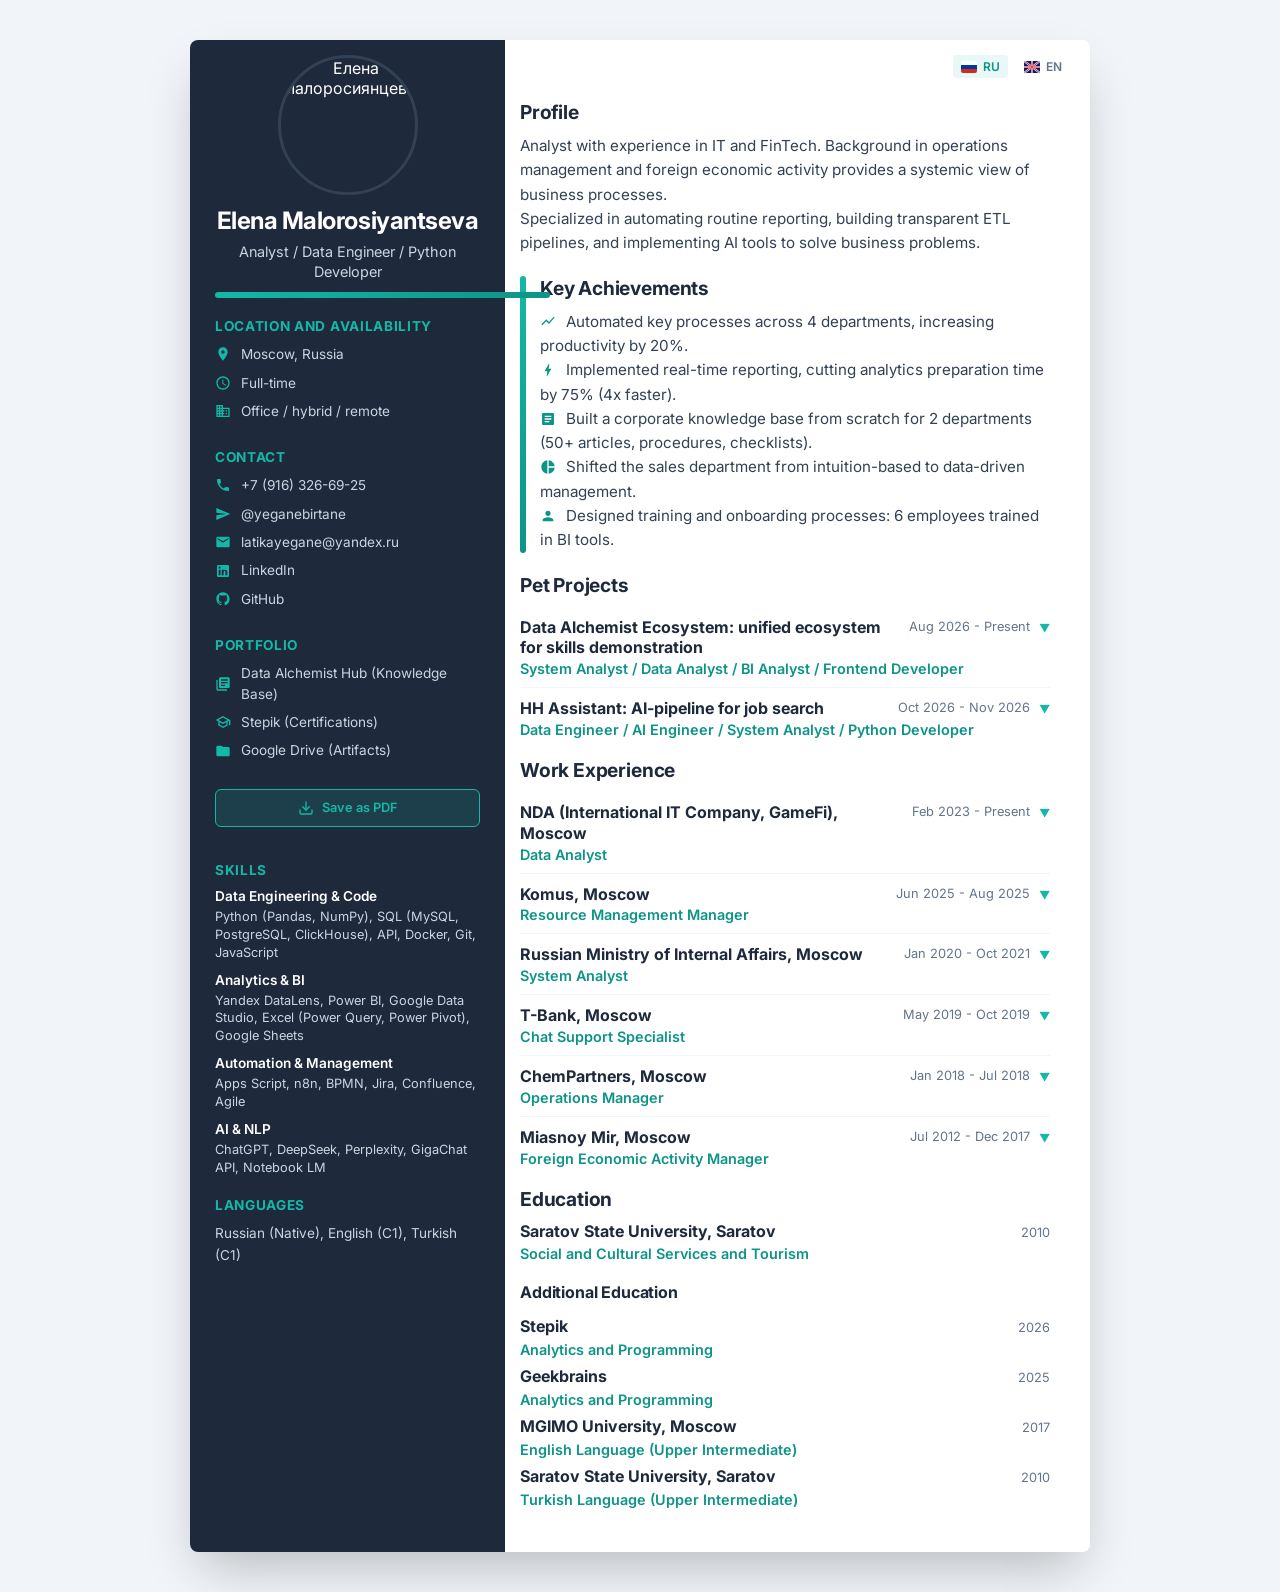
==== commit c2349f6b: "Update index-en.html" ====
--- a/index-en.html
+++ b/index-en.html
@@ -515,8 +515,7 @@
     
     <main class="main-content">
       
-      <div style="height: 13px;"></div> <!-- Пустая строка перед блоком -->
-      <div style="height: 13px;"></div> <!-- Пустая строка перед блоком -->
+      <div style="height: 20px;"></div> <!-- Пустая строка перед блоком -->
       <div class="content-section about-section">
         <h3 class="content-title">Profile</h3>
         <p class="content-text">Analyst with experience in IT and FinTech. Background in operations management and foreign economic activity provides a systemic view of business processes.<br>Specialized in automating routine reporting, building transparent ETL pipelines, and implementing AI tools to solve business problems.</p>
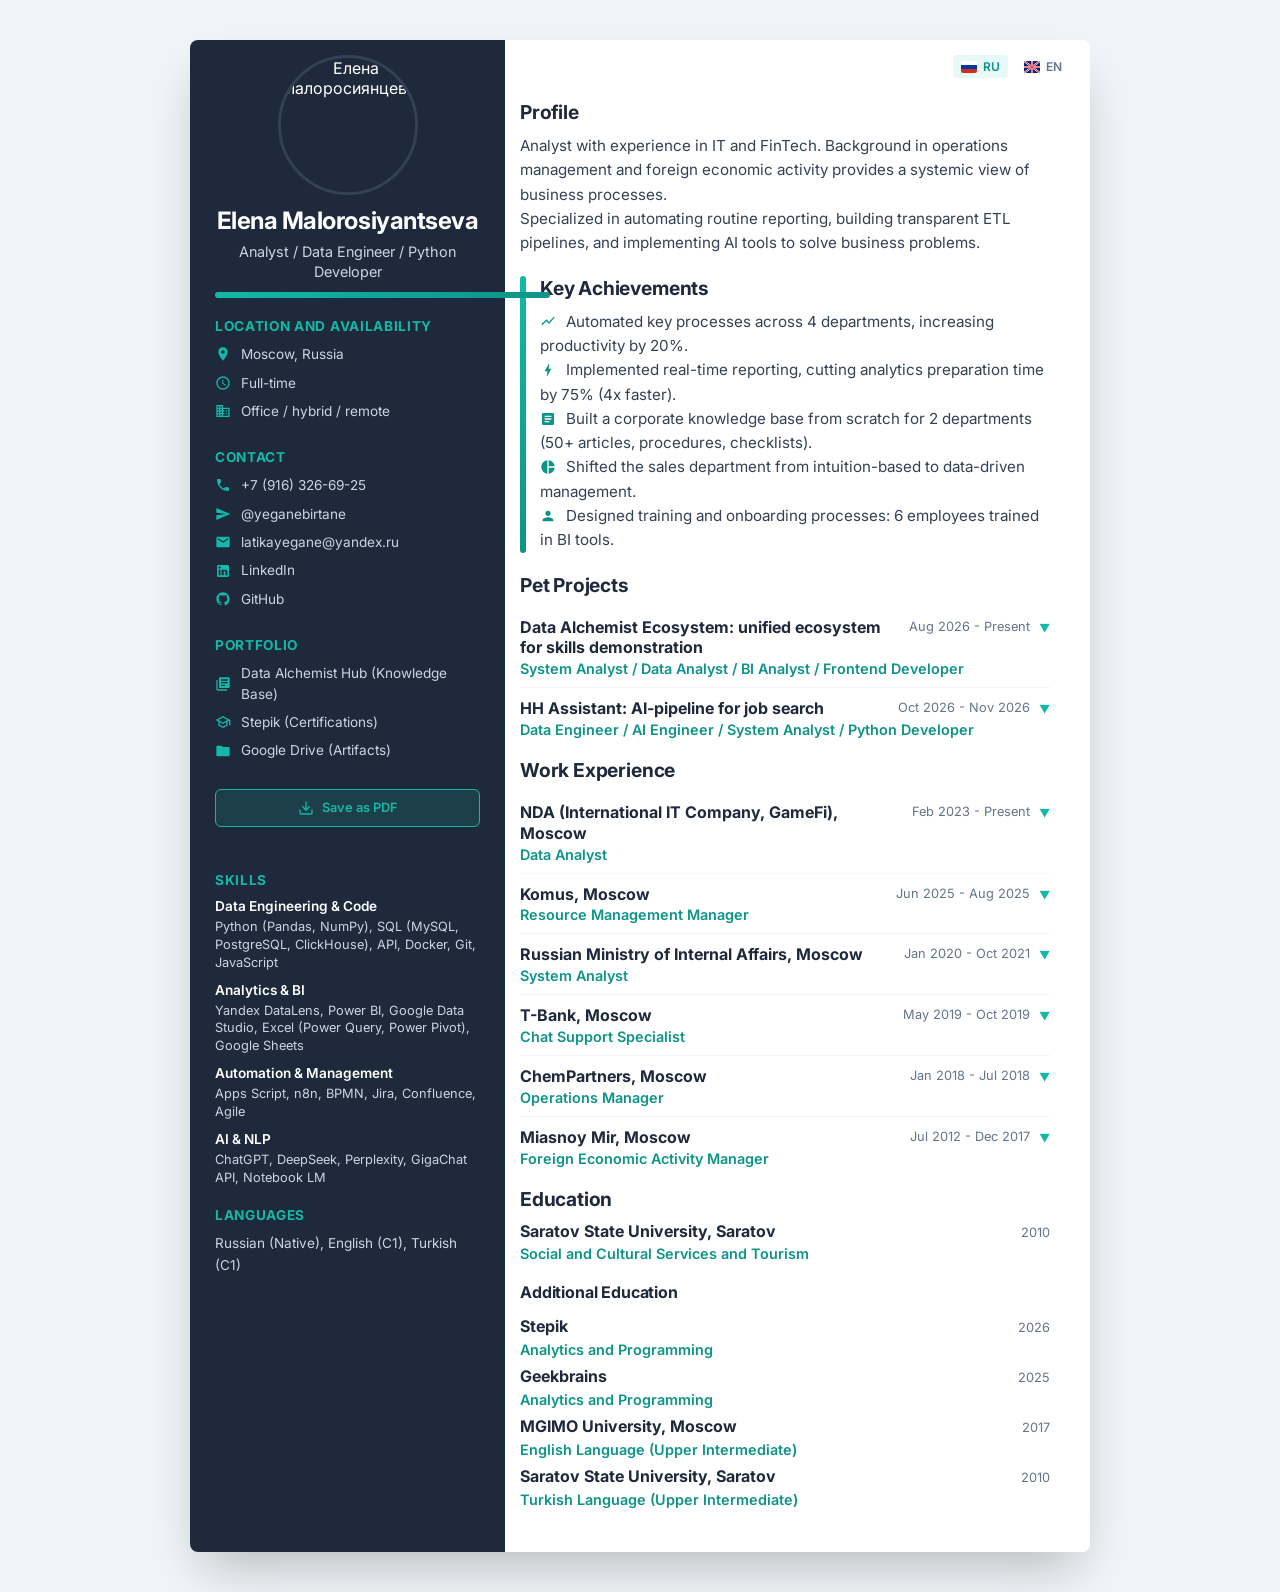
==== commit 9c12ddf9: "Update index-en.html" ====
--- a/index-en.html
+++ b/index-en.html
@@ -484,7 +484,7 @@
           <svg xmlns="http://www.w3.org/2000/svg" width="16" height="16" viewBox="0 0 24 24" fill="none" stroke="currentColor" stroke-width="2" stroke-linecap="round" stroke-linejoin="round"><path d="M21 15v4a2 2 0 0 1-2 2H5a2 2 0 0 1-2-2v-4"></path><polyline points="7 10 12 15 17 10"></polyline><line x1="12" y1="15" x2="12" y2="3"></line></svg>
           Save as PDF
         </button>
-      <div style="height: 15px;"></div> <!-- Пустая строка перед блоком -->  
+      <div style="height: 25px;"></div> <!-- Пустая строка перед блоком -->  
       </div>
       
       <div class="sidebar-section">
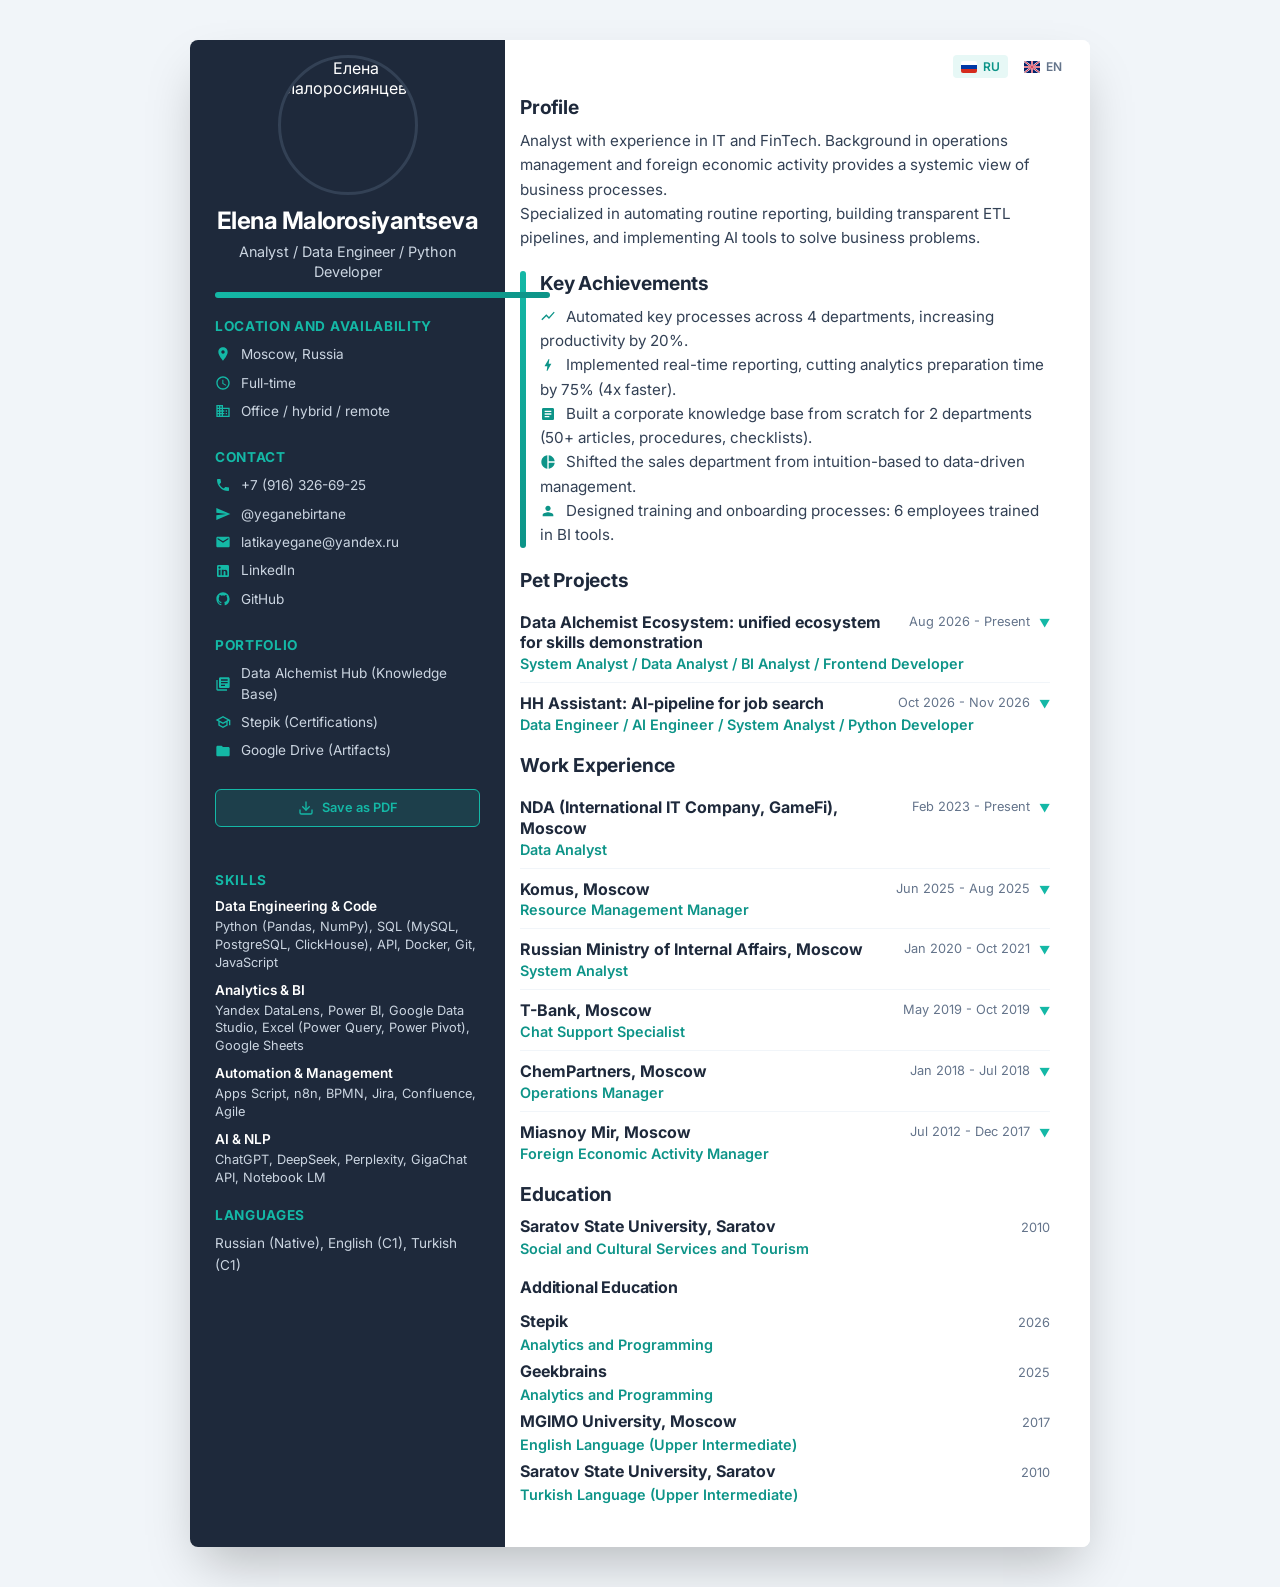
==== commit 331b353f: "Update index-en.html" ====
--- a/index-en.html
+++ b/index-en.html
@@ -515,7 +515,7 @@
     
     <main class="main-content">
       
-      <div style="height: 20px;"></div> <!-- Пустая строка перед блоком -->
+      <div style="height: 15px;"></div> <!-- Пустая строка перед блоком -->
       <div class="content-section about-section">
         <h3 class="content-title">Profile</h3>
         <p class="content-text">Analyst with experience in IT and FinTech. Background in operations management and foreign economic activity provides a systemic view of business processes.<br>Specialized in automating routine reporting, building transparent ETL pipelines, and implementing AI tools to solve business problems.</p>
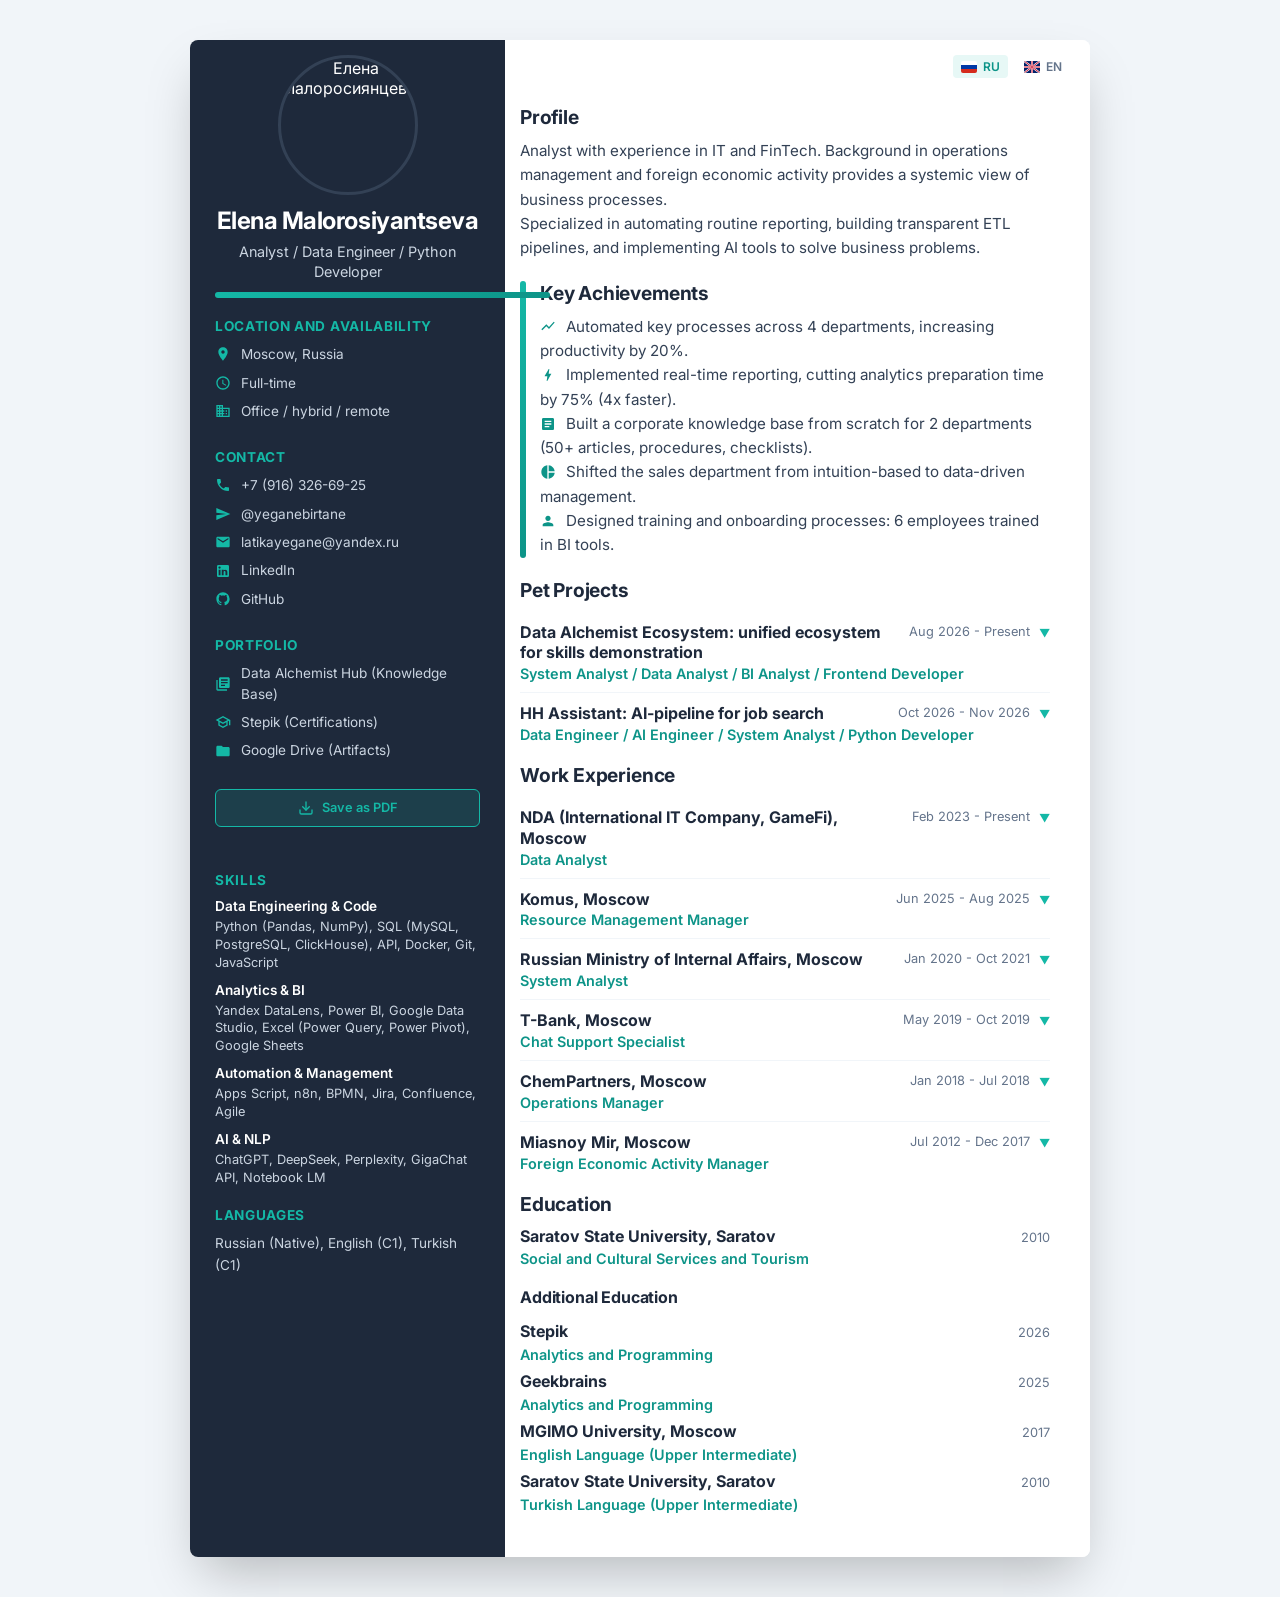
==== commit 4c5cff90: "Update index-en.html" ====
--- a/index-en.html
+++ b/index-en.html
@@ -515,7 +515,7 @@
     
     <main class="main-content">
       
-      <div style="height: 15px;"></div> <!-- Пустая строка перед блоком -->
+      <div style="height: 25px;"></div> <!-- Пустая строка перед блоком -->
       <div class="content-section about-section">
         <h3 class="content-title">Profile</h3>
         <p class="content-text">Analyst with experience in IT and FinTech. Background in operations management and foreign economic activity provides a systemic view of business processes.<br>Specialized in automating routine reporting, building transparent ETL pipelines, and implementing AI tools to solve business problems.</p>
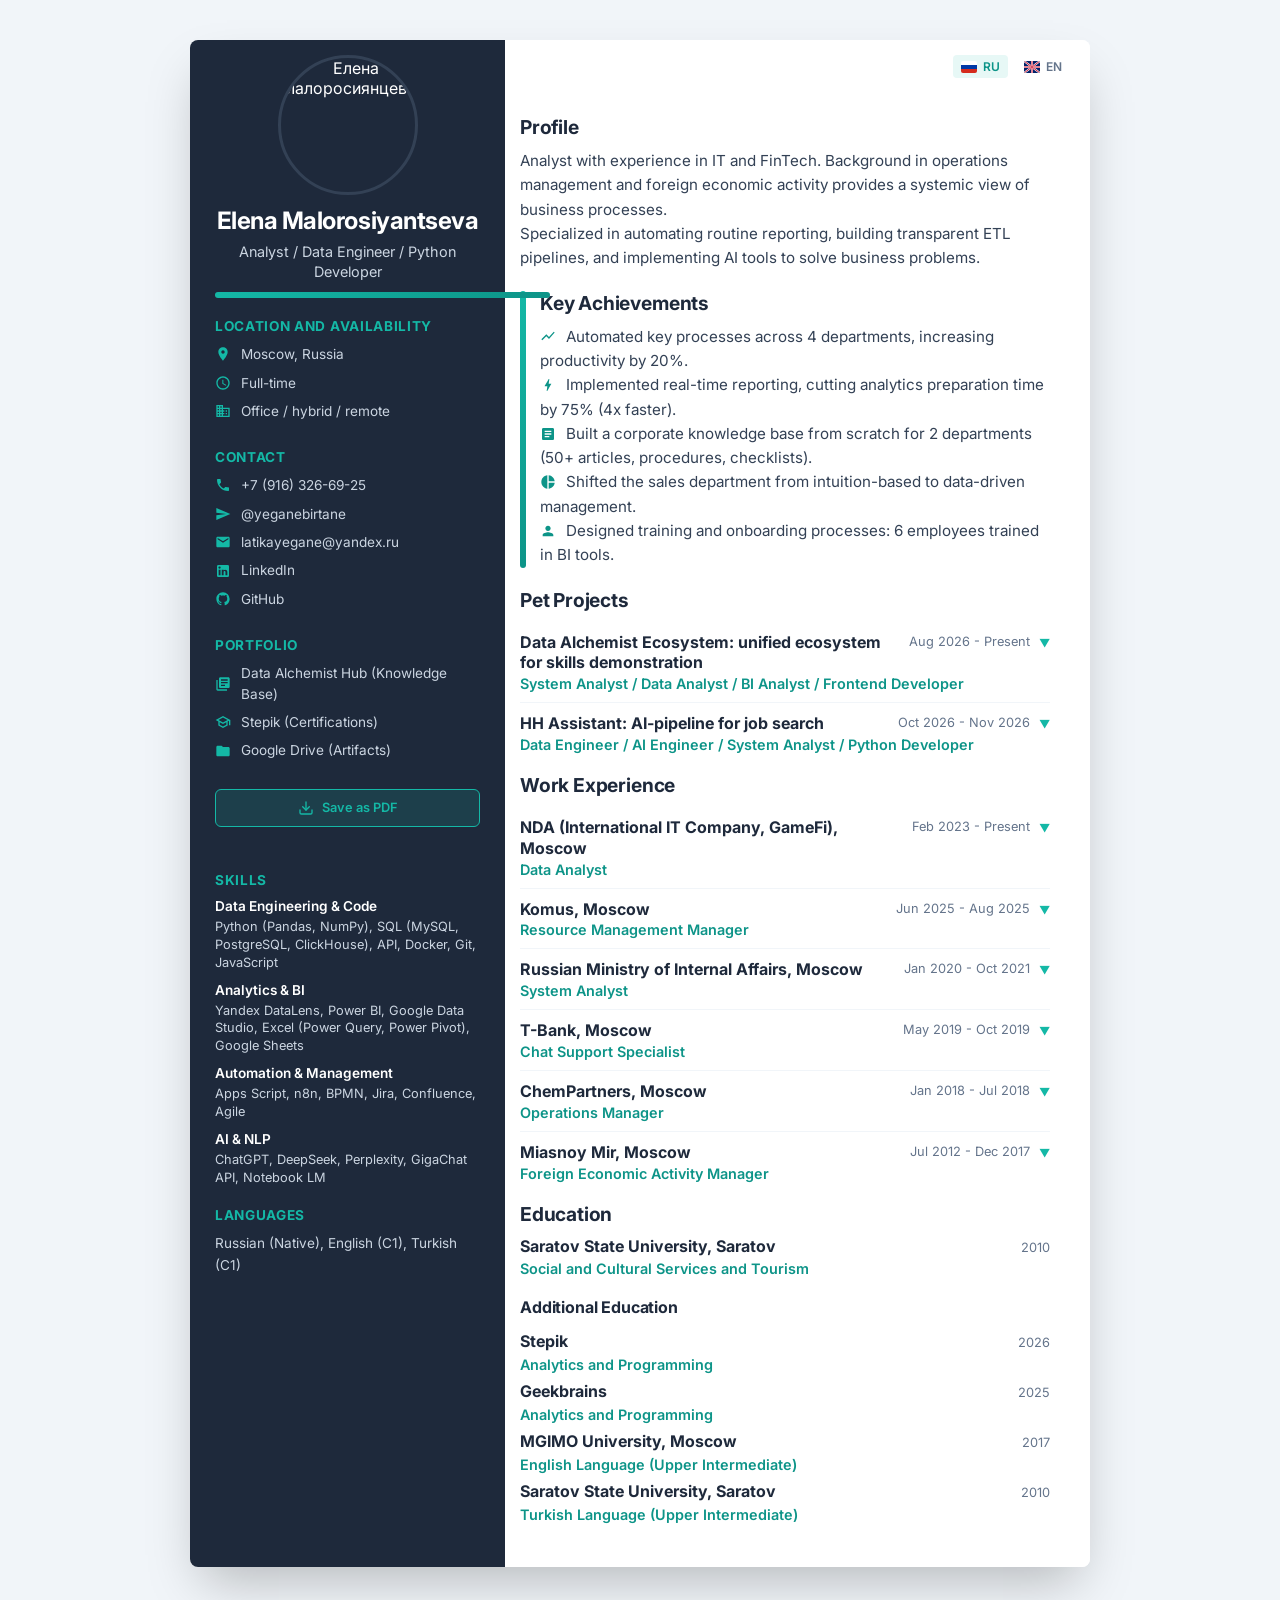
==== commit 5e41c77e: "Update index-en.html" ====
--- a/index-en.html
+++ b/index-en.html
@@ -515,7 +515,7 @@
     
     <main class="main-content">
       
-      <div style="height: 25px;"></div> <!-- Пустая строка перед блоком -->
+      <div style="height: 35px;"></div> <!-- Пустая строка перед блоком -->
       <div class="content-section about-section">
         <h3 class="content-title">Profile</h3>
         <p class="content-text">Analyst with experience in IT and FinTech. Background in operations management and foreign economic activity provides a systemic view of business processes.<br>Specialized in automating routine reporting, building transparent ETL pipelines, and implementing AI tools to solve business problems.</p>
